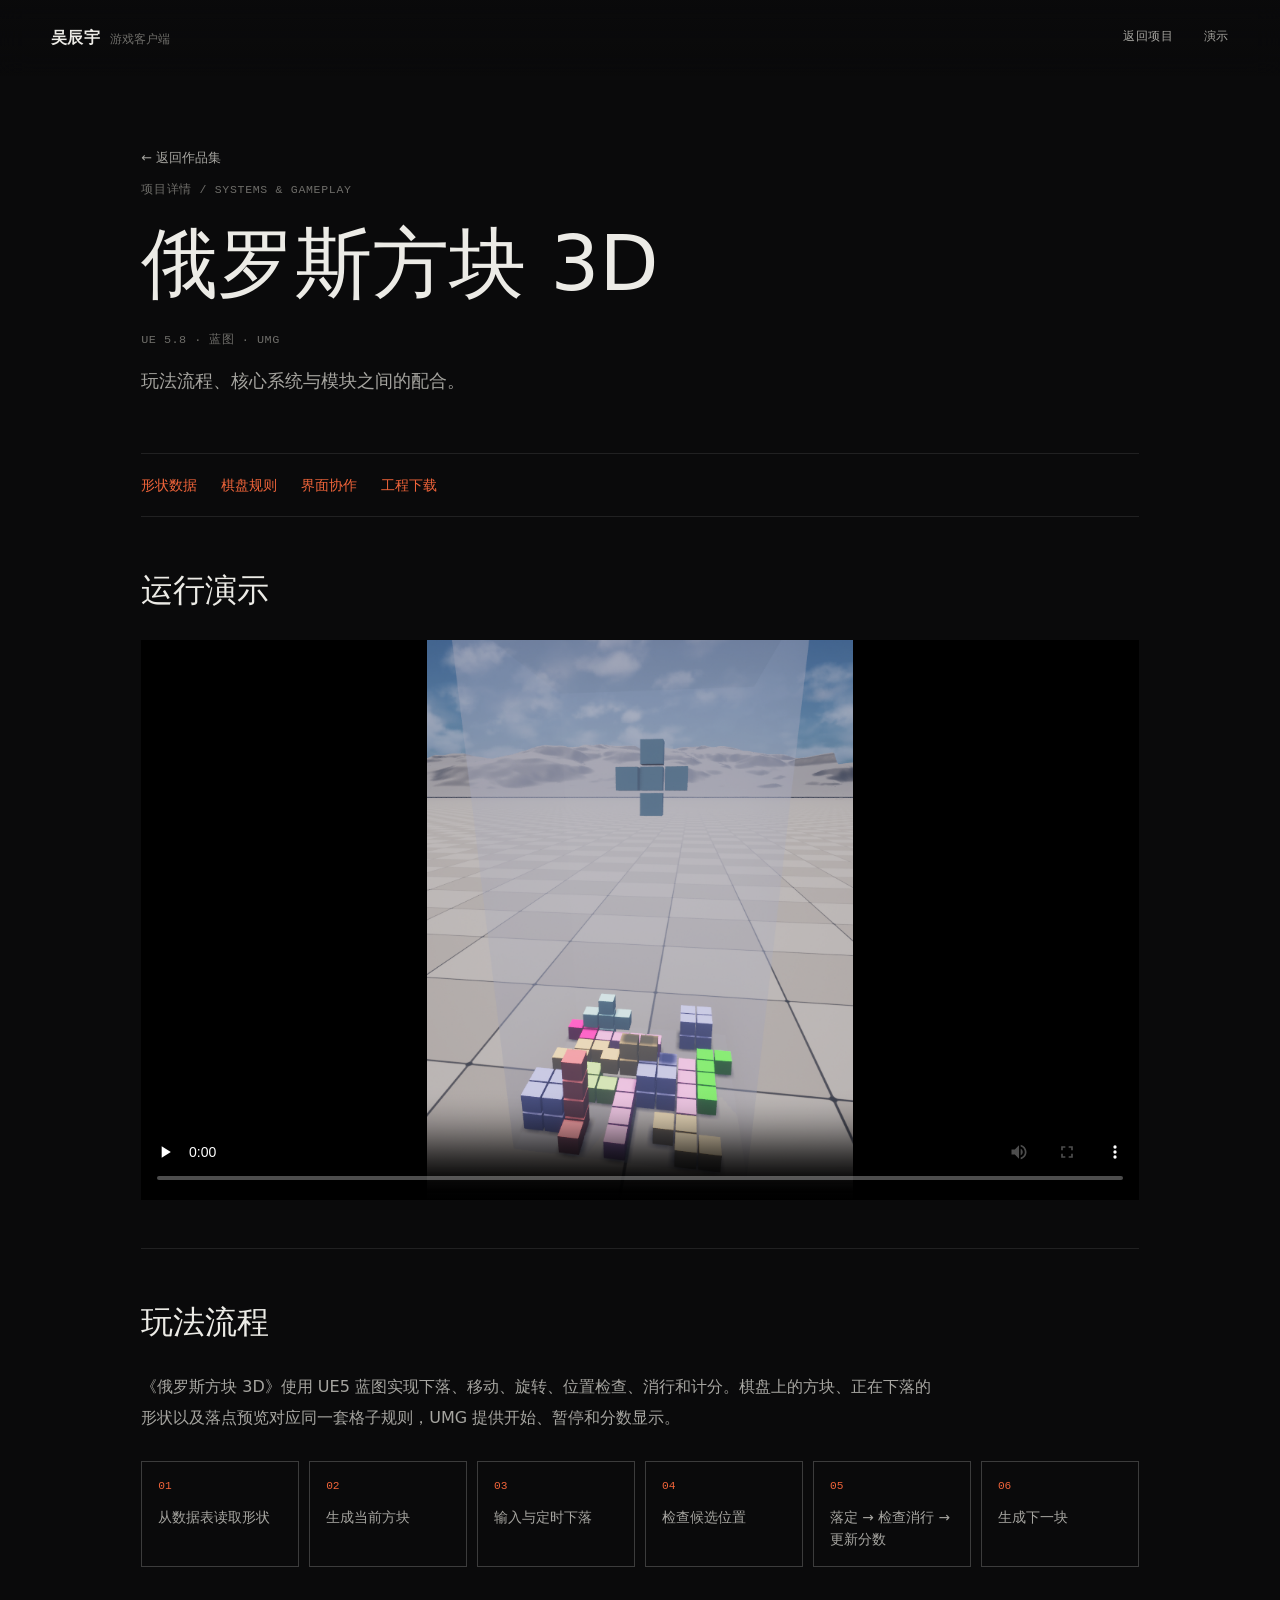
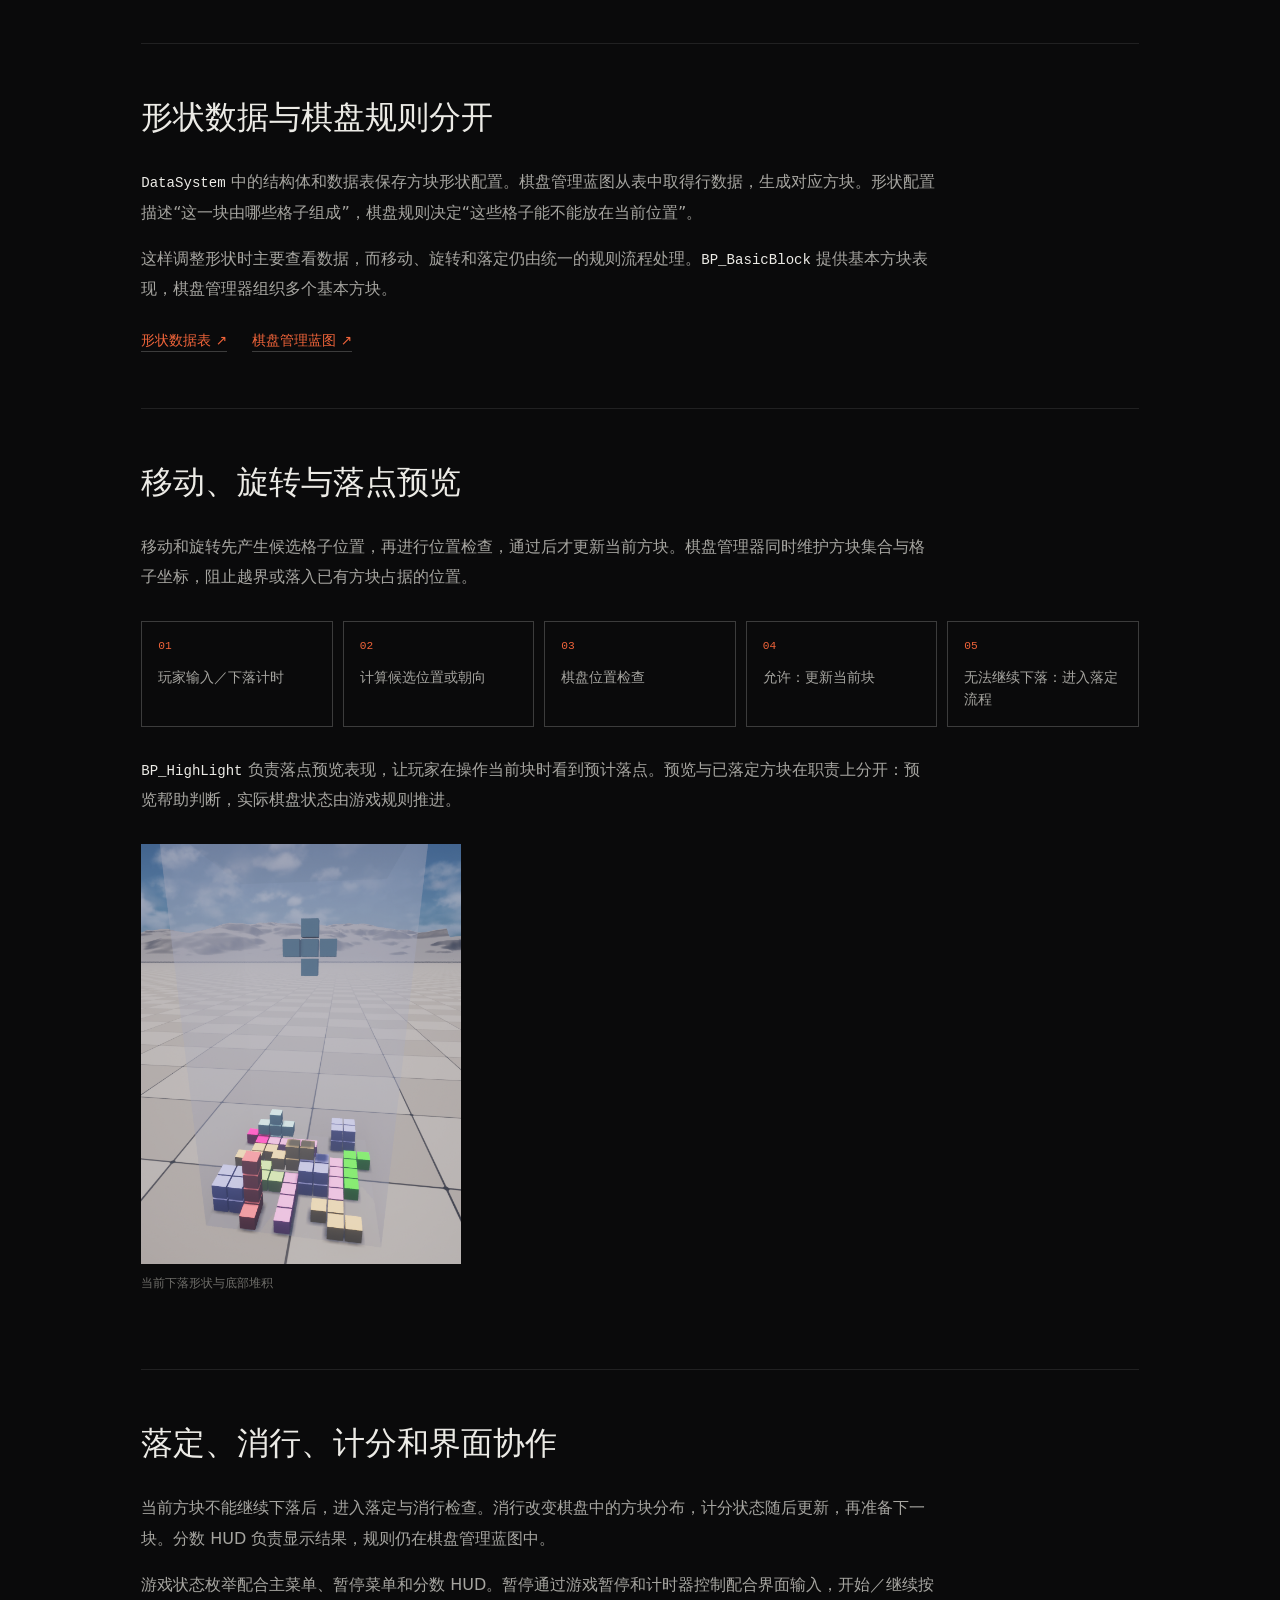
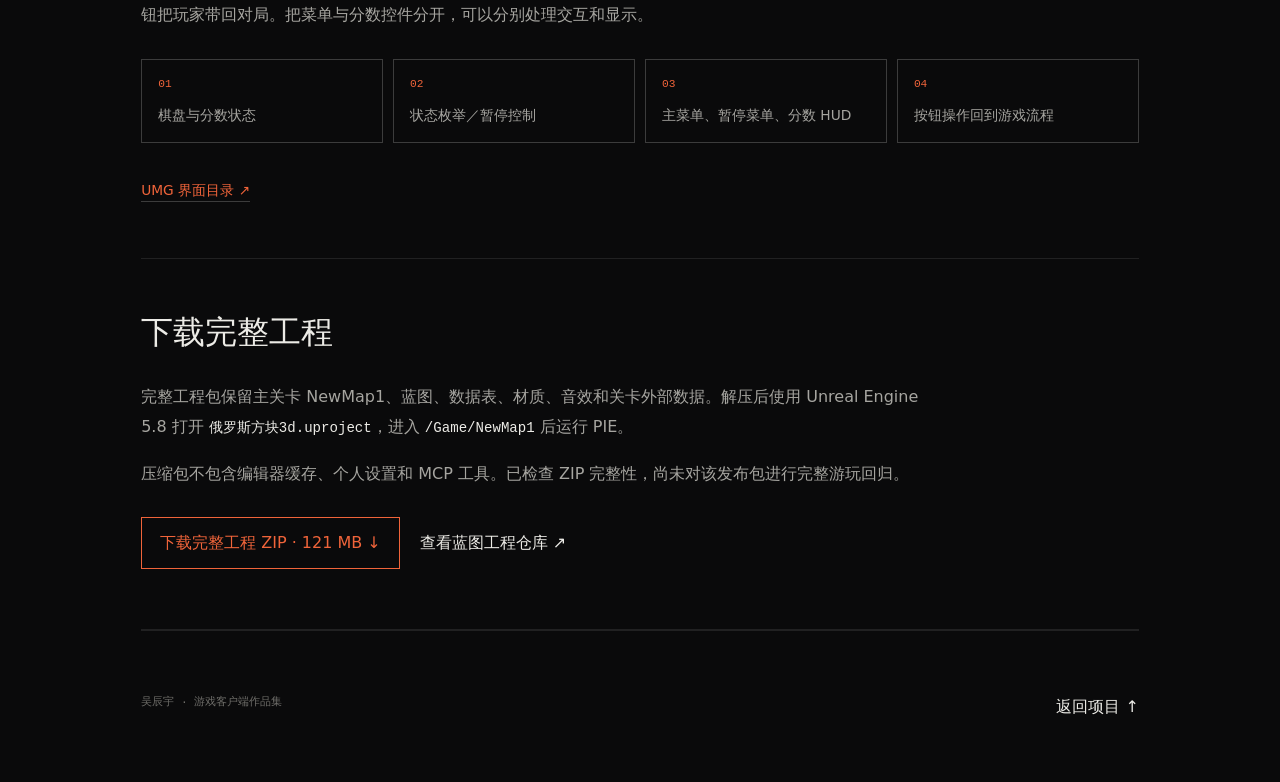
==== projects/tetris.html @ f964ab09 "Add project system detail pages and full Tetris download" ====
<!doctype html><html lang="zh-CN"><head><meta charset="utf-8"><meta name="viewport" content="width=device-width,initial-scale=1"><title>俄罗斯方块 3D · 项目详情 · 吴辰宇</title><link rel="stylesheet" href="../styles.css"><link rel="stylesheet" href="../details.css"></head><body><header class="site-header"><div class="container"><a class="brand" href="../index.html"><span class="brand-name">吴辰宇</span><span class="brand-role">游戏客户端</span></a><nav class="nav"><a href="../index.html#work">返回项目</a><a href="#demo">演示</a></nav></div></header><main class="detail-page container"><div class="detail-heading"><a class="back-link" href="../index.html#work">← 返回作品集</a><p class="label">项目详情 / SYSTEMS &amp; GAMEPLAY</p><h1>俄罗斯方块 3D</h1><p class="work-tech">UE 5.8 · 蓝图 · UMG</p><p class="detail-lead">玩法流程、核心系统与模块之间的配合。</p></div><nav class="detail-nav" aria-label="项目目录"><a href="#data">形状数据</a><a href="#board">棋盘规则</a><a href="#ui">界面协作</a><a href="#download">工程下载</a></nav><section class="detail-section" id="demo"><h2>运行演示</h2><video controls playsinline preload="none" poster="../assets/tetris-gameplay.png"><source src="../assets/videos/tetris-demo.mp4" type="video/mp4"></video></section><section class="detail-section" id="overview"><h2>玩法流程</h2><p>《俄罗斯方块 3D》使用 UE5 蓝图实现下落、移动、旋转、位置检查、消行和计分。棋盘上的方块、正在下落的形状以及落点预览对应同一套格子规则，UMG 提供开始、暂停和分数显示。</p><ol class="flow"><li>从数据表读取形状</li><li>生成当前方块</li><li>输入与定时下落</li><li>检查候选位置</li><li>落定 → 检查消行 → 更新分数</li><li>生成下一块</li></ol></section><section class="detail-section" id="data"><h2>形状数据与棋盘规则分开</h2><p><code>DataSystem</code> 中的结构体和数据表保存方块形状配置。棋盘管理蓝图从表中取得行数据，生成对应方块。形状配置描述“这一块由哪些格子组成”，棋盘规则决定“这些格子能不能放在当前位置”。</p><p>这样调整形状时主要查看数据，而移动、旋转和落定仍由统一的规则流程处理。<code>BP_BasicBlock</code> 提供基本方块表现，棋盘管理器组织多个基本方块。</p><a class="source-link" href="https://github.com/wcy1213812138/tetris-3d/blob/main/Content/DataSystem/DT_Tetromino.uasset">形状数据表 ↗</a> <a class="source-link" href="https://github.com/wcy1213812138/tetris-3d/blob/main/Content/BluePrint/BP_TetrisBoardManager.uasset">棋盘管理蓝图 ↗</a></section><section class="detail-section" id="board"><h2>移动、旋转与落点预览</h2><p>移动和旋转先产生候选格子位置，再进行位置检查，通过后才更新当前方块。棋盘管理器同时维护方块集合与格子坐标，阻止越界或落入已有方块占据的位置。</p><ol class="flow"><li>玩家输入／下落计时</li><li>计算候选位置或朝向</li><li>棋盘位置检查</li><li>允许：更新当前块</li><li>无法继续下落：进入落定流程</li></ol><p><code>BP_HighLight</code> 负责落点预览表现，让玩家在操作当前块时看到预计落点。预览与已落定方块在职责上分开：预览帮助判断，实际棋盘状态由游戏规则推进。</p><figure class="single-shot"><img src="../assets/tetris-gameplay.png" alt="俄罗斯方块棋盘、下落块与堆积" loading="lazy"><figcaption>当前下落形状与底部堆积</figcaption></figure></section><section class="detail-section" id="ui"><h2>落定、消行、计分和界面协作</h2><p>当前方块不能继续下落后，进入落定与消行检查。消行改变棋盘中的方块分布，计分状态随后更新，再准备下一块。分数 HUD 负责显示结果，规则仍在棋盘管理蓝图中。</p><p>游戏状态枚举配合主菜单、暂停菜单和分数 HUD。暂停通过游戏暂停和计时器控制配合界面输入，开始／继续按钮把玩家带回对局。把菜单与分数控件分开，可以分别处理交互和显示。</p><ol class="flow"><li>棋盘与分数状态</li><li>状态枚举／暂停控制</li><li>主菜单、暂停菜单、分数 HUD</li><li>按钮操作回到游戏流程</li></ol><a class="source-link" href="https://github.com/wcy1213812138/tetris-3d/tree/main/Content/UI">UMG 界面目录 ↗</a></section><section class="detail-section" id="download"><h2>下载完整工程</h2><p>完整工程包保留主关卡 NewMap1、蓝图、数据表、材质、音效和关卡外部数据。解压后使用 Unreal Engine 5.8 打开 <code>俄罗斯方块3d.uproject</code>，进入 <code>/Game/NewMap1</code> 后运行 PIE。</p><p>压缩包不包含编辑器缓存、个人设置和 MCP 工具。已检查 ZIP 完整性，尚未对该发布包进行完整游玩回归。</p><div class="detail-actions"><a class="button-link" href="https://github.com/wcy1213812138/tetris-3d/releases/download/project-v1/tetris-3d-full-project.zip">下载完整工程 ZIP · 121 MB ↓</a><a href="https://github.com/wcy1213812138/tetris-3d">查看蓝图工程仓库 ↗</a></div></section><footer><span>吴辰宇 · 游戏客户端作品集</span><a href="../index.html#work">返回项目 ↑</a></footer></main></body></html>
---- styles.css ----
:root{
  --bg:#0a0a0b; --bg-2:#111113; --bg-3:#18181b;
  --fg:#ecebe6; --fg-2:#a6a5a0; --fg-3:#6e6d69;
  --line:rgba(236,235,230,.10); --line-2:rgba(236,235,230,.22);
  --accent:#f0643a;
  --sans:"Inter Tight","Inter","PingFang SC","HarmonyOS Sans SC","Microsoft YaHei","Noto Sans SC",system-ui,sans-serif;
  --mono:"JetBrains Mono","SFMono-Regular",Consolas,"Microsoft YaHei",monospace;
  --ease:cubic-bezier(.16,1,.3,1);
  --gutter:clamp(20px,4vw,56px);
  --max:1440px;
  --header-h:76px;
}
*{box-sizing:border-box}
html{scroll-behavior:smooth}
body{margin:0;background:var(--bg);color:var(--fg);font-family:var(--sans);
  font-size:16px;line-height:1.6;-webkit-font-smoothing:antialiased}
img{max-width:100%;display:block}
a{color:inherit;text-decoration:none}
.container{width:100%;max-width:var(--max);margin:0 auto;padding:0 var(--gutter)}
.label{font-family:var(--mono);font-size:.72rem;line-height:1.5;letter-spacing:.06em;
  text-transform:uppercase;color:var(--fg-3)}
.mono{font-family:var(--mono);font-size:.78rem;color:var(--fg-2)}

/* 顶部 */
.site-header{position:fixed;inset:0 0 auto;height:var(--header-h);z-index:50;
  display:flex;align-items:center;backdrop-filter:blur(14px);
  background:linear-gradient(to bottom,rgba(10,10,11,.86),rgba(10,10,11,.55));
  border-bottom:1px solid transparent;transition:border-color .3s var(--ease)}
.site-header.scrolled{border-bottom-color:var(--line)}
.site-header .container{display:flex;align-items:center;justify-content:space-between;height:100%}
.brand{display:flex;align-items:baseline;gap:10px}
.brand-name{font-size:1rem;font-weight:600;letter-spacing:.01em}
.brand-role{font-family:var(--mono);font-size:.72rem;color:var(--fg-3)}
.nav{display:flex;gap:clamp(14px,2.4vw,32px)}
.nav a{font-family:var(--mono);font-size:.74rem;color:var(--fg-2);letter-spacing:.04em;
  padding:6px 0;position:relative;transition:color .25s var(--ease)}
.nav a::after{content:'';position:absolute;left:0;right:0;bottom:0;height:1px;
  background:var(--accent);transform:scaleX(0);transform-origin:left;transition:transform .35s var(--ease)}
.nav a:hover{color:var(--fg)}
.nav a:hover::after{transform:scaleX(1)}

/* 首屏 */
.hero{position:relative;isolation:isolate;min-height:100svh;display:flex;align-items:flex-end;
  padding:calc(var(--header-h) + 40px) 0 clamp(40px,7vh,80px);overflow:hidden}
.hero::before{content:'';position:absolute;inset:-20% -10% auto;height:120%;z-index:-2;
  background:radial-gradient(60% 55% at 50% 0%,rgba(240,100,58,.16),transparent 70%),
             radial-gradient(45% 40% at 82% 22%,rgba(80,110,255,.10),transparent 70%);filter:blur(6px)}
.hero::after{content:'';position:absolute;inset:0;z-index:-1;opacity:.5;pointer-events:none;
  background-image:url("data:image/svg+xml,%3Csvg xmlns='http://www.w3.org/2000/svg' width='140' height='140'%3E%3Cfilter id='n'%3E%3CfeTurbulence type='fractalNoise' baseFrequency='.85' numOctaves='3'/%3E%3C/filter%3E%3Crect width='140' height='140' filter='url(%23n)' opacity='.16'/%3E%3C/svg%3E")}
.hero-title{margin:22px 0 0;font-size:clamp(2.4rem,6.4vw,6.4rem);font-weight:500;
  line-height:1.08;letter-spacing:-.01em;max-width:16em}
.hero-title .dim{color:var(--fg-3)}
.hero-lead{margin-top:clamp(18px,3vh,28px);max-width:44ch;color:var(--fg-2);font-size:clamp(.95rem,1.2vw,1.05rem)}
.hero-foot{display:flex;flex-wrap:wrap;gap:clamp(18px,4vw,56px);margin-top:clamp(28px,5vh,56px);
  padding-top:22px;border-top:1px solid var(--line)}
.hero-foot div b{display:block;font-family:var(--mono);font-size:clamp(1.1rem,2vw,1.5rem);
  font-weight:500;color:var(--fg)}
.hero-foot div span{font-family:var(--mono);font-size:.7rem;color:var(--fg-3);letter-spacing:.05em}
.dot{display:inline-block;width:6px;height:6px;border-radius:50%;background:var(--accent);
  margin-right:8px;vertical-align:middle;animation:pulse 2.4s infinite var(--ease)}
@keyframes pulse{0%,100%{opacity:1}50%{opacity:.35}}

/* 区块标题 */
section{padding:clamp(72px,12vh,140px) 0}
.sec-head{display:flex;gap:18px;align-items:baseline;margin-bottom:clamp(28px,5vh,56px);
  padding-bottom:16px;border-bottom:1px solid var(--line)}
.sec-no{font-family:var(--mono);font-size:.72rem;color:var(--accent);letter-spacing:.08em}
.sec-title{font-size:clamp(1.3rem,2.2vw,1.75rem);font-weight:500}
.sec-desc{margin-left:auto;max-width:38ch;color:var(--fg-3);font-size:.88rem;text-align:right}

/* 作品 */
.work-list{display:grid;grid-template-columns:1fr;gap:clamp(56px,10vh,112px)}
.work-card{display:grid;grid-template-columns:minmax(0,1fr);gap:clamp(20px,3vw,40px);
  padding-top:clamp(20px,3vh,34px);border-top:1px solid var(--line)}
.work-top{display:grid;grid-template-columns:auto minmax(0,1fr);gap:clamp(16px,3vw,24px);align-items:start}
.work-no{font-family:var(--mono);font-size:.78rem;color:var(--accent);padding-top:8px}
.work-main{flex:1;min-width:0}
.work-title{margin:0;font-size:clamp(1.6rem,3.4vw,3rem);font-weight:500;line-height:1.15;letter-spacing:-.01em}
.work-tech{margin-top:10px;font-family:var(--mono);font-size:.74rem;color:var(--fg-3);letter-spacing:.04em}
.work-desc{margin:16px 0 0;color:var(--fg-2);max-width:62ch}
.points{list-style:none;margin:20px 0 0;padding:0;display:grid;gap:8px}
.points li{color:var(--fg-2);font-size:.92rem;padding-left:18px;position:relative}
.points li::before{content:'';position:absolute;left:0;top:.62em;width:6px;height:1px;background:var(--accent)}
.kv{display:flex;flex-wrap:wrap;gap:8px;margin-top:20px}
.chip{font-family:var(--mono);font-size:.7rem;color:var(--fg-2);border:1px solid var(--line-2);
  padding:4px 9px;border-radius:2px;letter-spacing:.03em}
.shots{display:grid;grid-template-columns:repeat(2,minmax(0,1fr));gap:12px;margin-top:24px;grid-column:1/-1}
.shot{position:relative;overflow:hidden;border:1px solid var(--line);background:var(--bg-2);border-radius:3px}
.shot img{width:100%;height:100%;object-fit:cover;transition:transform .6s var(--ease)}
.shot:hover img{transform:scale(1.03)}
.shot-cap{grid-column:1/-1;font-family:var(--mono);font-size:.68rem;color:var(--fg-3);letter-spacing:.04em}

/* 关于 / 方法 */
.about-grid{display:grid;grid-template-columns:repeat(auto-fit,minmax(240px,1fr));gap:clamp(20px,3vw,40px)}
.about-lead{font-size:clamp(1.1rem,2vw,1.5rem);line-height:1.45;max-width:52ch}
.about-lead em{font-style:normal;color:var(--accent)}
.method-item{border-top:1px solid var(--line);padding-top:14px}
.method-no{font-family:var(--mono);font-size:.7rem;color:var(--accent)}
.method-item h4{margin:8px 0 6px;font-size:1rem;font-weight:500}
.method-item p{margin:0;color:var(--fg-2);font-size:.88rem}

/* 证据索引 */
.index-table{width:100%;border-collapse:collapse;font-family:var(--mono);font-size:.76rem}
.index-table th,.index-table td{text-align:left;padding:9px 10px;border-bottom:1px solid var(--line)}
.index-table th{color:var(--fg-3);font-weight:400;letter-spacing:.05em;text-transform:uppercase;font-size:.68rem}
.index-table td:last-child,.index-table th:last-child{text-align:right}
.code{margin-top:22px;font-family:var(--mono);font-size:.74rem;line-height:1.7;color:var(--fg-2);
  background:var(--bg-2);border:1px solid var(--line);border-radius:3px;padding:16px 18px;
  white-space:pre-wrap;overflow-x:auto}

/* 联系 */
.contact{display:grid;gap:clamp(20px,4vh,40px)}
.contact-mail{font-size:clamp(1.4rem,3.2vw,2.6rem);font-weight:500;letter-spacing:-.01em;
  display:inline-block;transition:color .25s var(--ease)}
.contact-mail:hover{color:var(--accent)}
.contact-links{display:flex;flex-wrap:wrap;gap:clamp(16px,3vw,36px);padding-top:20px;border-top:1px solid var(--line)}
.contact-links a{font-family:var(--mono);font-size:.76rem;color:var(--fg-2);transition:color .25s var(--ease)}
.contact-links a:hover{color:var(--fg)}
footer{padding:clamp(40px,7vh,72px) 0;border-top:1px solid var(--line);
  display:flex;justify-content:space-between;gap:16px;flex-wrap:wrap}
footer span{font-family:var(--mono);font-size:.7rem;color:var(--fg-3)}

/* 入场 */
.reveal{opacity:0;transform:translateY(18px);transition:opacity .8s var(--ease),transform .8s var(--ease)}
.reveal.in{opacity:1;transform:none}
@media (prefers-reduced-motion:reduce){.reveal{opacity:1;transform:none;transition:none}}

@media (min-width:900px){
  .work-top{grid-template-columns:auto minmax(0,1fr) minmax(0,1fr);column-gap:clamp(16px,3vw,40px)}
  .work-no{grid-column:1}
  .work-main{grid-column:2}
  .work-card .shots{grid-column:3;grid-row:1;align-self:start;grid-template-columns:1fr;margin-top:0}
}
@media (max-width:640px){
  .nav{display:none}
  .sec-desc{display:none}
  .hero-foot{gap:20px 28px}
}

/* 叙述型排版（替代卡片式样） */
.work-meta{margin:18px 0 0;font-family:var(--mono);font-size:.72rem;color:var(--fg-3);
  letter-spacing:.03em;line-height:1.7}
.work-desc + .work-desc{margin-top:.9em}
.about-cols{display:grid;grid-template-columns:minmax(0,1fr);gap:clamp(28px,4vw,56px)}
.about-body{margin:.7em 0 0;color:var(--fg-2);font-size:.94rem;max-width:62ch;line-height:1.75}
.plain-list{list-style:none;margin:14px 0 0;padding:0;display:grid;gap:10px}
.plain-list li{color:var(--fg-2);font-size:.92rem;line-height:1.7;padding-left:16px;position:relative}
.plain-list li::before{content:'·';position:absolute;left:2px;color:var(--fg-3)}
.hero-title{font-weight:400;letter-spacing:-.02em}
@media (min-width:900px){
  .about-cols{grid-template-columns:minmax(0,1.25fr) minmax(0,1fr)}
}

/* 打印 / PDF：同一份内容导出成浅色 A4 */
@media print{
  @page{size:A4;margin:16mm 15mm}
  body{background:#fff;color:#14161a}
  .site-header{display:none}
  .hero{min-height:auto;padding:0 0 10mm}
  .hero::before,.hero::after{display:none}
  .label,.work-tech,.work-meta,.sec-desc,footer span{color:#5b6472}
  .work-desc,.about-body,.plain-list li,.about-lead{color:#2a2d33}
  .sec-no,.work-no{color:#b4451f}
  .work-title,.sec-title,.hero-title{color:#0f1115}
  .reveal{opacity:1!important;transform:none!important}
  .about-cols,.work-top{grid-template-columns:1fr!important;gap:0}
  .work-card{page-break-inside:avoid}
  section{padding:8mm 0}
  .shots{grid-template-columns:1fr 1fr;margin-top:6mm}
  .shot img{max-height:52mm;object-fit:contain;background:#fff}
  .contact-mail{color:#14161a}
}

/* 首屏自我介绍 */
.hero-intro{max-width:58ch;margin-top:clamp(20px,3vh,30px);display:grid;gap:.8em}
.hero-intro p{margin:0;color:var(--fg-2);font-size:clamp(.95rem,1.1vw,1.03rem);line-height:1.78}
.hero-skills{margin-top:clamp(20px,3vh,28px);font-family:var(--mono);font-size:.74rem;
  color:var(--fg-3);letter-spacing:.05em}
@media print{
  .hero-intro p{color:#2a2d33}
  .hero-skills{color:#5b6472}
}

/* RTS 画面：保留原图比例，可点击查看原图 */
.work-top:not(:has(> .shots)) > .work-main{grid-column:2/-1}
.rts-overview{margin:24px 0}
.rts-overview .shot{display:block}
.rts-overview img{height:auto;object-fit:contain}
.rts-comparison{display:grid;grid-template-columns:1fr 1fr;gap:20px;margin:24px 0}
.rts-comparison figure{margin:0;min-width:0}
.rts-comparison .shot{display:flex;align-items:center;justify-content:center;height:340px}
.rts-comparison img{width:100%;height:100%;object-fit:contain}
.rts-overview figcaption,.rts-comparison figcaption{margin-top:10px;font-size:.78rem;color:var(--fg-2);line-height:1.6}
.rts-overview .shot:hover img,.rts-comparison .shot:hover img{transform:none}
@media(max-width:640px){
  .rts-overview,.rts-comparison{margin-left:0;margin-right:0}
  .rts-comparison{grid-template-columns:1fr}
  .rts-comparison .shot{height:auto;min-height:0}
  .rts-comparison img{height:auto;max-height:420px}
}
@media print{
  :root{--fg-2:#2a2d33;--fg-3:#5b6472;--line:#ddd;--bg-2:#fff;--gutter:0px}
  .container{padding:0}
  .hero-title{font-size:32pt}
  .hero{padding-bottom:0}
  .hero-title .dim{color:#5b6472}
  #work>.container>.sec-head{display:none}
  .work-list{display:block}
  .work-card{display:block;break-before:page;break-inside:avoid;padding-top:0;border:0}
  .work-top{display:block}
  .work-no{display:block;margin-bottom:3mm}
  .work-title{font-size:24pt}
  .work-desc{font-size:10pt;line-height:1.6;max-width:none;margin-top:3mm}
  .work-tech{font-size:9pt}
  .rts-overview{margin:4mm 0}
  .rts-overview img{max-height:74mm;width:100%;object-fit:contain}
  .rts-comparison{margin:4mm 0;gap:4mm;grid-template-columns:1fr 1fr}
  .rts-comparison .shot{height:51mm}
  .rts-overview figcaption,.rts-comparison figcaption{font-size:8pt;margin-top:2mm}
  .work-card .shots{display:grid;grid-template-columns:1fr 1fr;margin-top:6mm}
  .work-card .shot img{max-height:70mm;object-fit:contain}
  #contact{padding:6mm 0}
  #contact .sec-head{margin-bottom:4mm}
  .contact{gap:4mm}
  .contact-links{padding-top:3mm}
  footer{padding-top:5mm;padding-bottom:0}
}
/* Tetris gameplay */
.work-card .tetris-shots{grid-template-columns:minmax(0,340px);justify-content:center;margin-top:0}
.tetris-shots .shot img{width:100%;height:auto;object-fit:contain}
.tetris-shots .shot:hover img{transform:none}
.tetris-shots .shot-cap{margin:0}
@media print{.work-card .tetris-shots{grid-template-columns:72mm;margin-top:5mm}.work-card .tetris-shots .shot img{max-height:101mm}}

/* 字冢终端截图 */
.wenzi-gallery{display:grid;grid-template-columns:minmax(0,234px) minmax(0,526px);gap:24px;margin-top:28px;align-items:start}
.wenzi-gallery figure{margin:0;min-width:0}
.wenzi-gallery .shot{display:block;width:100%}
.wenzi-gallery img{width:100%;height:auto;object-fit:contain}
.wenzi-gallery .shot:hover img{transform:none}
.wenzi-gallery figcaption{margin-top:10px;font-size:.78rem;line-height:1.6;color:var(--fg-2)}
@media(max-width:640px){.wenzi-gallery{grid-template-columns:minmax(0,1fr)}.wenzi-gallery figure:first-child{max-width:234px}.wenzi-gallery figure:last-child{max-width:526px}}
@media print{.wenzi-gallery{grid-template-columns:49mm minmax(0,1fr);gap:5mm;margin-top:6mm}.wenzi-gallery figcaption{font-size:8pt}.work-card .wenzi-gallery .shot img{max-height:none}}
.project-links{margin:12px 0 20px;font-family:var(--mono);font-size:.78rem;color:var(--accent)}
.project-links a{display:inline-block;border-bottom:1px solid currentColor;padding:3px 0}
.project-links a:hover{color:var(--fg)}
@media print{.project-links{margin:2mm 0 3mm;font-size:8pt;color:#b4451f}}

/* 项目演示 */
.project-links{display:flex;flex-wrap:wrap;gap:12px 24px}
.demo-video{margin:24px 0 30px;scroll-margin-top:100px}
.demo-video video{display:block;width:100%;max-height:540px;background:#000;border:1px solid var(--line);border-radius:3px}
.demo-video figcaption{margin-top:10px;color:var(--fg-2);font-size:.78rem}
.demo-video figcaption a{border-bottom:1px solid var(--line-2)}
@media print{.demo-video{margin:2mm 0 4mm}.demo-video video{display:none}.demo-video figcaption{font-size:8pt}.project-links a[href^="#"]{display:none}}
---- details.css ----
.detail-page{max-width:1100px;padding-top:120px}.detail-heading{padding:24px 0 40px}.detail-heading h1{font-size:clamp(2.4rem,6vw,4.8rem);font-weight:400;line-height:1.15;margin:22px 0}.back-link{font-size:.8rem;color:var(--fg-2)}.detail-lead{color:var(--fg-2);font-size:1.1rem}.detail-nav{display:flex;gap:12px 24px;flex-wrap:wrap;padding:20px 0;border-block:1px solid var(--line)}.detail-nav a,.source-link{color:var(--accent);font-size:.86rem}.detail-section{padding:48px 0;border-bottom:1px solid var(--line);scroll-margin-top:96px}.detail-section h2{font-size:clamp(1.4rem,3vw,2rem);font-weight:450;margin:0 0 24px}.detail-section p{color:var(--fg-2);line-height:1.9;max-width:78ch}.detail-section code{font-size:.88em;color:var(--fg);overflow-wrap:anywhere}.detail-section video{display:block;width:100%;max-height:560px;background:#000}.flow{display:grid;grid-template-columns:repeat(auto-fit,minmax(145px,1fr));gap:10px;padding:0;list-style:none;margin:28px 0;counter-reset:step}.flow li{counter-increment:step;border:1px solid var(--line-2);padding:16px;color:var(--fg-2);font-size:.86rem;overflow-wrap:anywhere}.flow li:before{content:counter(step,decimal-leading-zero);display:block;font-family:var(--mono);font-size:.7rem;color:var(--accent);margin-bottom:10px}.detail-section table{border-collapse:collapse;width:100%;margin:24px 0;font-size:.9rem}.detail-section th,.detail-section td{text-align:left;vertical-align:top;border-bottom:1px solid var(--line);padding:14px 10px;color:var(--fg-2)}.detail-section th{color:var(--fg)}.detail-section td:first-child{width:24%}.detail-section figure{margin:28px 0}.detail-section figure img{max-width:100%;height:auto}.detail-section figcaption{font-size:.76rem;color:var(--fg-3);margin-top:10px}.detail-pair{display:grid;grid-template-columns:1fr 1fr;gap:20px}.detail-pair img{height:280px!important;width:100%;object-fit:contain;background:var(--bg-2)}.single-shot img{max-height:420px}.source-link{display:inline-block;margin:8px 20px 8px 0;border-bottom:1px solid var(--line-2)}.detail-actions{display:flex;gap:20px;align-items:center;flex-wrap:wrap}.button-link{display:inline-block;padding:12px 18px;border:1px solid var(--accent);color:var(--accent);margin:12px 0}.work-title a:hover{color:var(--accent)}@media(max-width:640px){.detail-page{padding-top:95px}.detail-section{padding:32px 0}.detail-pair{grid-template-columns:1fr}.flow{grid-template-columns:1fr}.detail-section td:first-child{width:30%}}@media print{.detail-nav,.back-link,.detail-section video{display:none}.detail-page{padding-top:0}.detail-section{padding:8mm 0}.flow li{break-inside:avoid}}
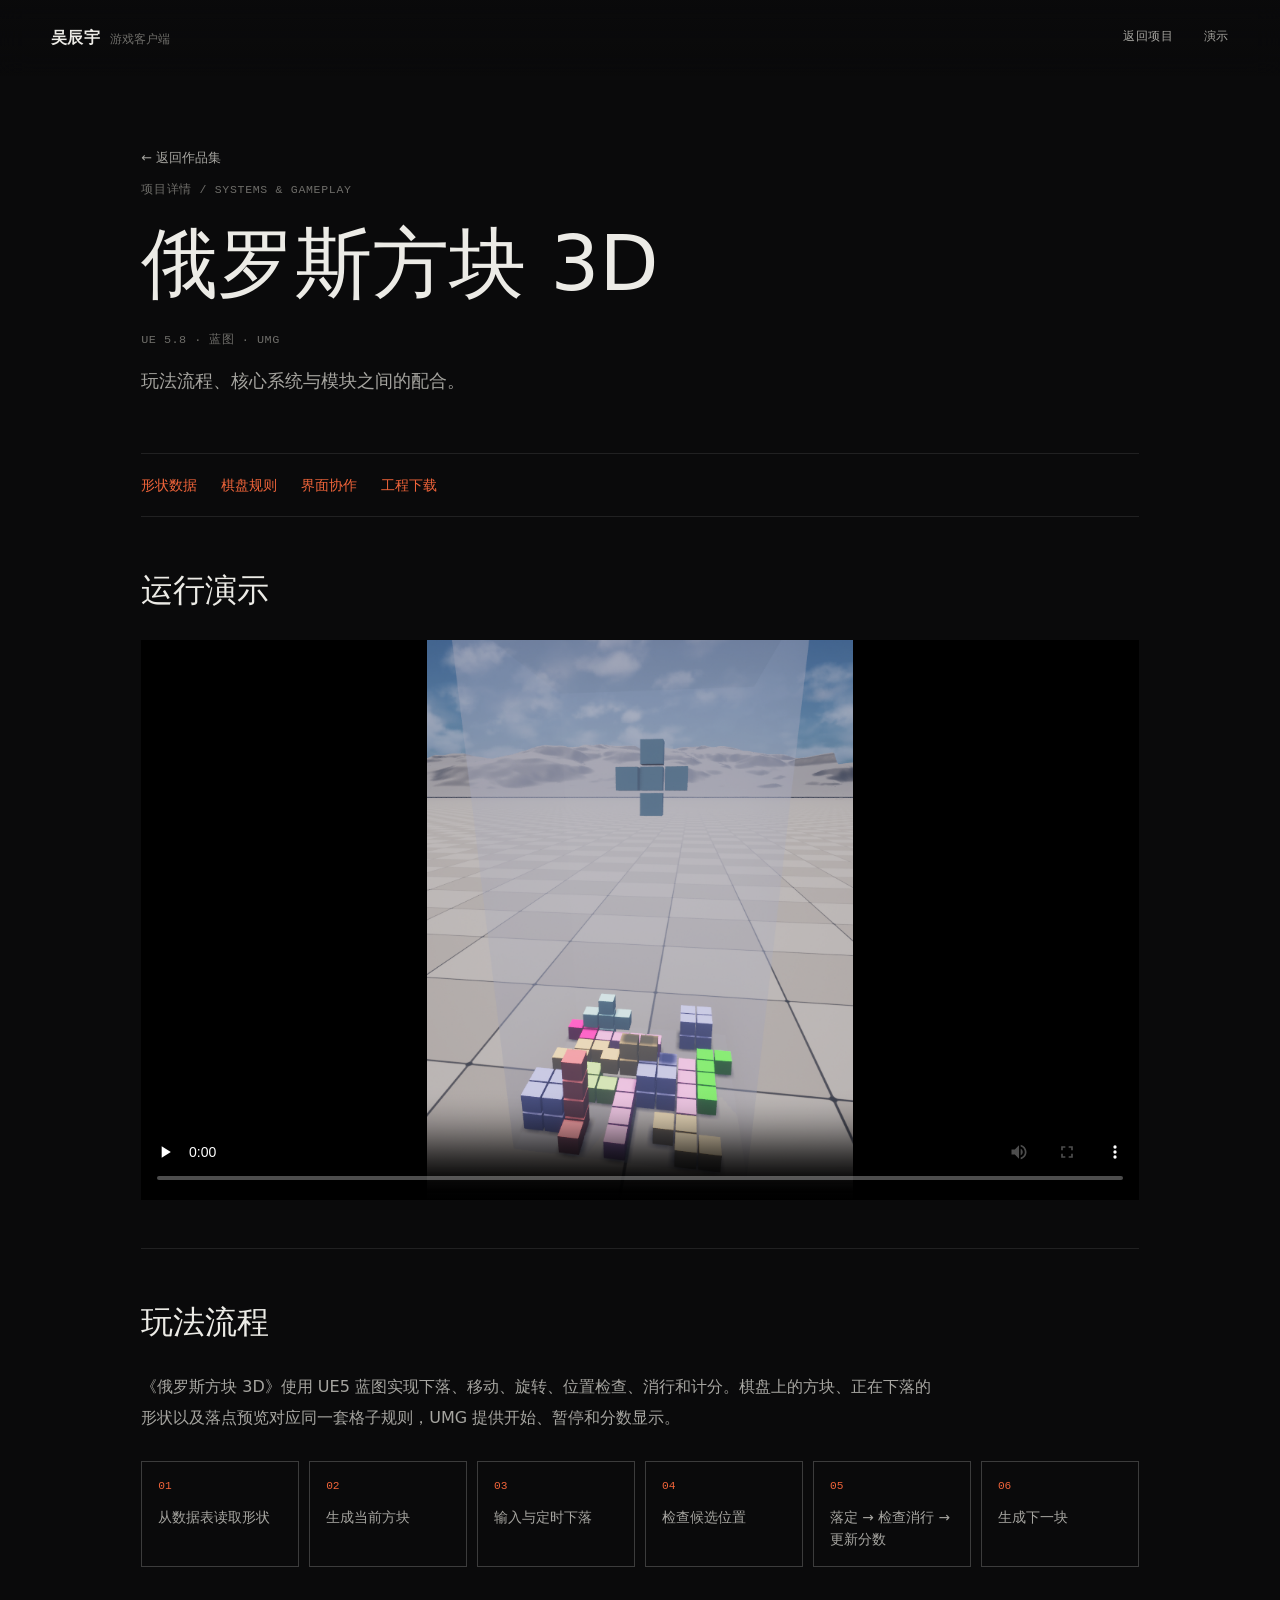
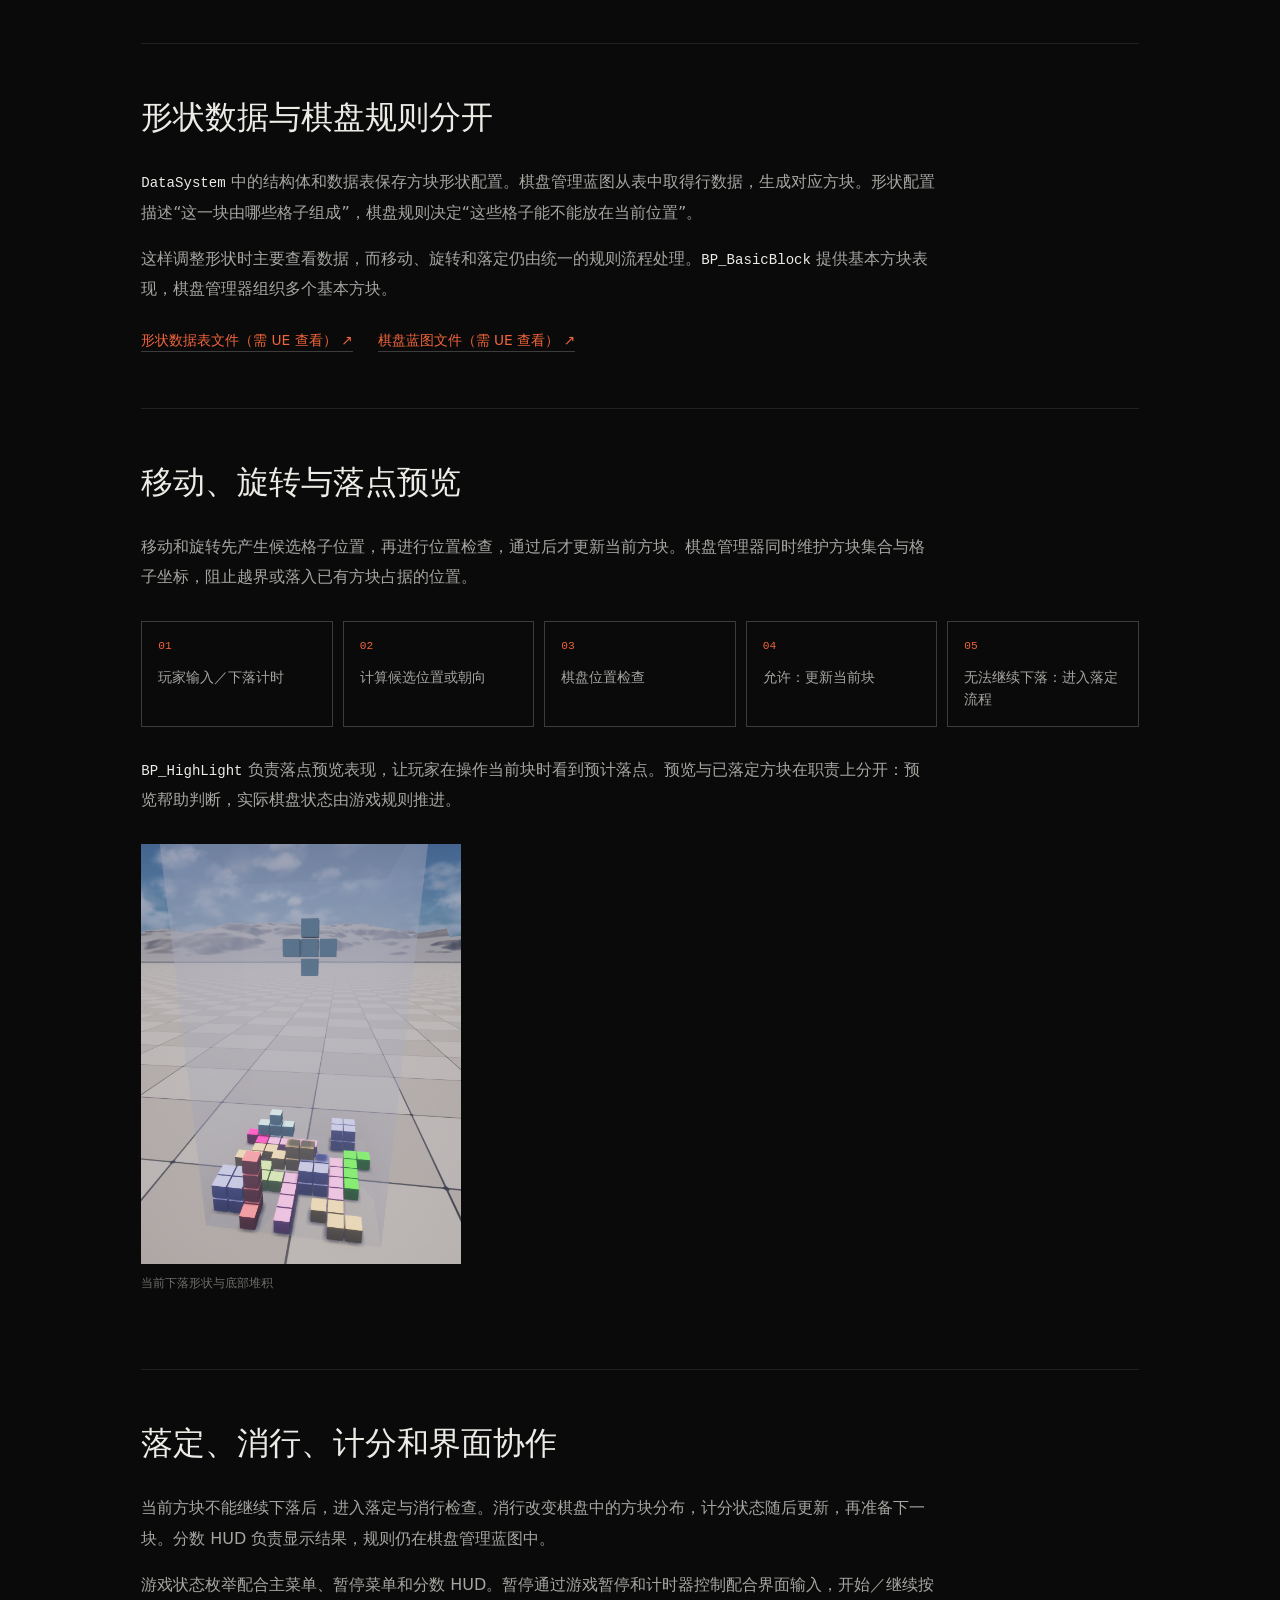
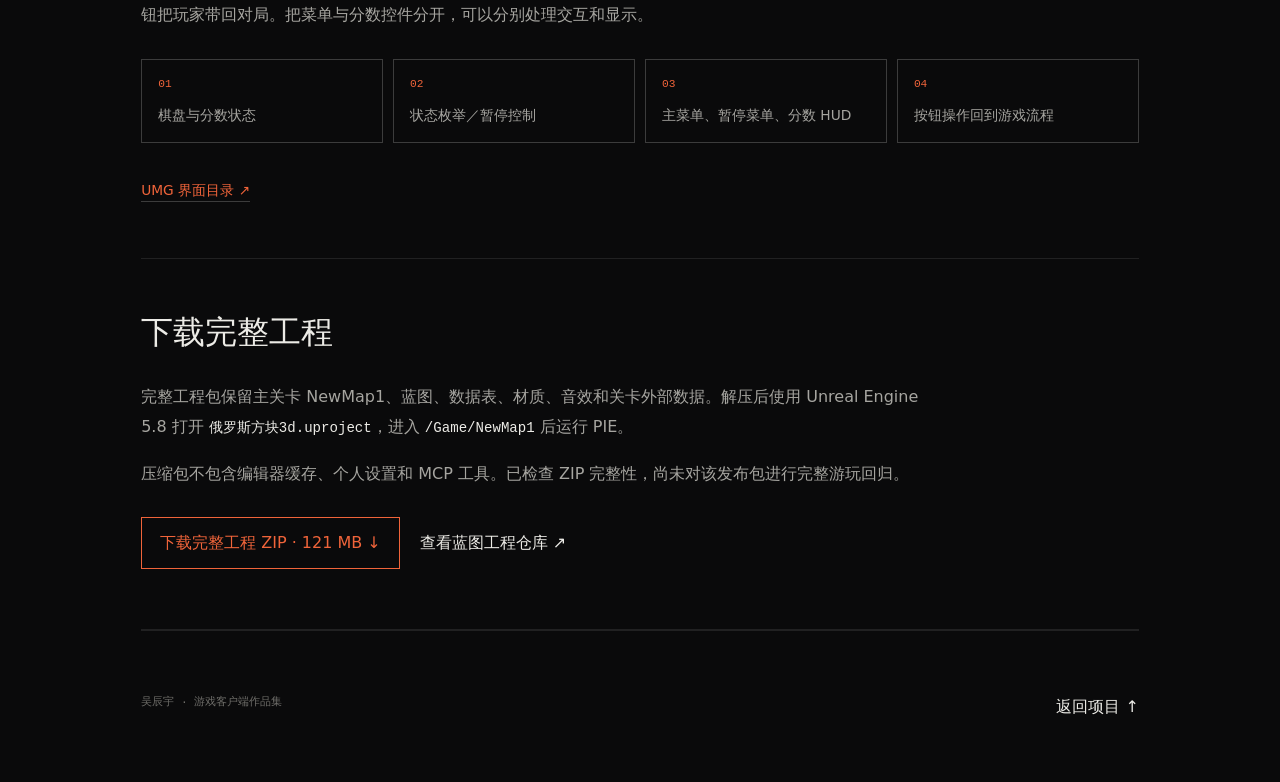
==== commit e5ab159b: "Fix local file links in portfolio PDF" ====
--- a/projects/tetris.html
+++ b/projects/tetris.html
@@ -1 +1 @@
-<!doctype html><html lang="zh-CN"><head><meta charset="utf-8"><meta name="viewport" content="width=device-width,initial-scale=1"><title>俄罗斯方块 3D · 项目详情 · 吴辰宇</title><link rel="stylesheet" href="../styles.css"><link rel="stylesheet" href="../details.css"></head><body><header class="site-header"><div class="container"><a class="brand" href="../index.html"><span class="brand-name">吴辰宇</span><span class="brand-role">游戏客户端</span></a><nav class="nav"><a href="../index.html#work">返回项目</a><a href="#demo">演示</a></nav></div></header><main class="detail-page container"><div class="detail-heading"><a class="back-link" href="../index.html#work">← 返回作品集</a><p class="label">项目详情 / SYSTEMS &amp; GAMEPLAY</p><h1>俄罗斯方块 3D</h1><p class="work-tech">UE 5.8 · 蓝图 · UMG</p><p class="detail-lead">玩法流程、核心系统与模块之间的配合。</p></div><nav class="detail-nav" aria-label="项目目录"><a href="#data">形状数据</a><a href="#board">棋盘规则</a><a href="#ui">界面协作</a><a href="#download">工程下载</a></nav><section class="detail-section" id="demo"><h2>运行演示</h2><video controls playsinline preload="none" poster="../assets/tetris-gameplay.png"><source src="../assets/videos/tetris-demo.mp4" type="video/mp4"></video></section><section class="detail-section" id="overview"><h2>玩法流程</h2><p>《俄罗斯方块 3D》使用 UE5 蓝图实现下落、移动、旋转、位置检查、消行和计分。棋盘上的方块、正在下落的形状以及落点预览对应同一套格子规则，UMG 提供开始、暂停和分数显示。</p><ol class="flow"><li>从数据表读取形状</li><li>生成当前方块</li><li>输入与定时下落</li><li>检查候选位置</li><li>落定 → 检查消行 → 更新分数</li><li>生成下一块</li></ol></section><section class="detail-section" id="data"><h2>形状数据与棋盘规则分开</h2><p><code>DataSystem</code> 中的结构体和数据表保存方块形状配置。棋盘管理蓝图从表中取得行数据，生成对应方块。形状配置描述“这一块由哪些格子组成”，棋盘规则决定“这些格子能不能放在当前位置”。</p><p>这样调整形状时主要查看数据，而移动、旋转和落定仍由统一的规则流程处理。<code>BP_BasicBlock</code> 提供基本方块表现，棋盘管理器组织多个基本方块。</p><a class="source-link" href="https://github.com/wcy1213812138/tetris-3d/blob/main/Content/DataSystem/DT_Tetromino.uasset">形状数据表 ↗</a> <a class="source-link" href="https://github.com/wcy1213812138/tetris-3d/blob/main/Content/BluePrint/BP_TetrisBoardManager.uasset">棋盘管理蓝图 ↗</a></section><section class="detail-section" id="board"><h2>移动、旋转与落点预览</h2><p>移动和旋转先产生候选格子位置，再进行位置检查，通过后才更新当前方块。棋盘管理器同时维护方块集合与格子坐标，阻止越界或落入已有方块占据的位置。</p><ol class="flow"><li>玩家输入／下落计时</li><li>计算候选位置或朝向</li><li>棋盘位置检查</li><li>允许：更新当前块</li><li>无法继续下落：进入落定流程</li></ol><p><code>BP_HighLight</code> 负责落点预览表现，让玩家在操作当前块时看到预计落点。预览与已落定方块在职责上分开：预览帮助判断，实际棋盘状态由游戏规则推进。</p><figure class="single-shot"><img src="../assets/tetris-gameplay.png" alt="俄罗斯方块棋盘、下落块与堆积" loading="lazy"><figcaption>当前下落形状与底部堆积</figcaption></figure></section><section class="detail-section" id="ui"><h2>落定、消行、计分和界面协作</h2><p>当前方块不能继续下落后，进入落定与消行检查。消行改变棋盘中的方块分布，计分状态随后更新，再准备下一块。分数 HUD 负责显示结果，规则仍在棋盘管理蓝图中。</p><p>游戏状态枚举配合主菜单、暂停菜单和分数 HUD。暂停通过游戏暂停和计时器控制配合界面输入，开始／继续按钮把玩家带回对局。把菜单与分数控件分开，可以分别处理交互和显示。</p><ol class="flow"><li>棋盘与分数状态</li><li>状态枚举／暂停控制</li><li>主菜单、暂停菜单、分数 HUD</li><li>按钮操作回到游戏流程</li></ol><a class="source-link" href="https://github.com/wcy1213812138/tetris-3d/tree/main/Content/UI">UMG 界面目录 ↗</a></section><section class="detail-section" id="download"><h2>下载完整工程</h2><p>完整工程包保留主关卡 NewMap1、蓝图、数据表、材质、音效和关卡外部数据。解压后使用 Unreal Engine 5.8 打开 <code>俄罗斯方块3d.uproject</code>，进入 <code>/Game/NewMap1</code> 后运行 PIE。</p><p>压缩包不包含编辑器缓存、个人设置和 MCP 工具。已检查 ZIP 完整性，尚未对该发布包进行完整游玩回归。</p><div class="detail-actions"><a class="button-link" href="https://github.com/wcy1213812138/tetris-3d/releases/download/project-v1/tetris-3d-full-project.zip">下载完整工程 ZIP · 121 MB ↓</a><a href="https://github.com/wcy1213812138/tetris-3d">查看蓝图工程仓库 ↗</a></div></section><footer><span>吴辰宇 · 游戏客户端作品集</span><a href="../index.html#work">返回项目 ↑</a></footer></main></body></html>+<!doctype html><html lang="zh-CN"><head><meta charset="utf-8"><meta name="viewport" content="width=device-width,initial-scale=1"><title>俄罗斯方块 3D · 项目详情 · 吴辰宇</title><link rel="stylesheet" href="../styles.css"><link rel="stylesheet" href="../details.css"></head><body><header class="site-header"><div class="container"><a class="brand" href="../index.html"><span class="brand-name">吴辰宇</span><span class="brand-role">游戏客户端</span></a><nav class="nav"><a href="../index.html#work">返回项目</a><a href="#demo">演示</a></nav></div></header><main class="detail-page container"><div class="detail-heading"><a class="back-link" href="../index.html#work">← 返回作品集</a><p class="label">项目详情 / SYSTEMS &amp; GAMEPLAY</p><h1>俄罗斯方块 3D</h1><p class="work-tech">UE 5.8 · 蓝图 · UMG</p><p class="detail-lead">玩法流程、核心系统与模块之间的配合。</p></div><nav class="detail-nav" aria-label="项目目录"><a href="#data">形状数据</a><a href="#board">棋盘规则</a><a href="#ui">界面协作</a><a href="#download">工程下载</a></nav><section class="detail-section" id="demo"><h2>运行演示</h2><video controls playsinline preload="none" poster="../assets/tetris-gameplay.png"><source src="../assets/videos/tetris-demo.mp4" type="video/mp4"></video></section><section class="detail-section" id="overview"><h2>玩法流程</h2><p>《俄罗斯方块 3D》使用 UE5 蓝图实现下落、移动、旋转、位置检查、消行和计分。棋盘上的方块、正在下落的形状以及落点预览对应同一套格子规则，UMG 提供开始、暂停和分数显示。</p><ol class="flow"><li>从数据表读取形状</li><li>生成当前方块</li><li>输入与定时下落</li><li>检查候选位置</li><li>落定 → 检查消行 → 更新分数</li><li>生成下一块</li></ol></section><section class="detail-section" id="data"><h2>形状数据与棋盘规则分开</h2><p><code>DataSystem</code> 中的结构体和数据表保存方块形状配置。棋盘管理蓝图从表中取得行数据，生成对应方块。形状配置描述“这一块由哪些格子组成”，棋盘规则决定“这些格子能不能放在当前位置”。</p><p>这样调整形状时主要查看数据，而移动、旋转和落定仍由统一的规则流程处理。<code>BP_BasicBlock</code> 提供基本方块表现，棋盘管理器组织多个基本方块。</p><a class="source-link" href="https://github.com/wcy1213812138/tetris-3d/blob/main/Content/DataSystem/DT_Tetromino.uasset">形状数据表文件（需 UE 查看） ↗</a> <a class="source-link" href="https://github.com/wcy1213812138/tetris-3d/blob/main/Content/BluePrint/BP_TetrisBoardManager.uasset">棋盘蓝图文件（需 UE 查看） ↗</a></section><section class="detail-section" id="board"><h2>移动、旋转与落点预览</h2><p>移动和旋转先产生候选格子位置，再进行位置检查，通过后才更新当前方块。棋盘管理器同时维护方块集合与格子坐标，阻止越界或落入已有方块占据的位置。</p><ol class="flow"><li>玩家输入／下落计时</li><li>计算候选位置或朝向</li><li>棋盘位置检查</li><li>允许：更新当前块</li><li>无法继续下落：进入落定流程</li></ol><p><code>BP_HighLight</code> 负责落点预览表现，让玩家在操作当前块时看到预计落点。预览与已落定方块在职责上分开：预览帮助判断，实际棋盘状态由游戏规则推进。</p><figure class="single-shot"><img src="../assets/tetris-gameplay.png" alt="俄罗斯方块棋盘、下落块与堆积" loading="lazy"><figcaption>当前下落形状与底部堆积</figcaption></figure></section><section class="detail-section" id="ui"><h2>落定、消行、计分和界面协作</h2><p>当前方块不能继续下落后，进入落定与消行检查。消行改变棋盘中的方块分布，计分状态随后更新，再准备下一块。分数 HUD 负责显示结果，规则仍在棋盘管理蓝图中。</p><p>游戏状态枚举配合主菜单、暂停菜单和分数 HUD。暂停通过游戏暂停和计时器控制配合界面输入，开始／继续按钮把玩家带回对局。把菜单与分数控件分开，可以分别处理交互和显示。</p><ol class="flow"><li>棋盘与分数状态</li><li>状态枚举／暂停控制</li><li>主菜单、暂停菜单、分数 HUD</li><li>按钮操作回到游戏流程</li></ol><a class="source-link" href="https://github.com/wcy1213812138/tetris-3d/tree/main/Content/UI">UMG 界面目录 ↗</a></section><section class="detail-section" id="download"><h2>下载完整工程</h2><p>完整工程包保留主关卡 NewMap1、蓝图、数据表、材质、音效和关卡外部数据。解压后使用 Unreal Engine 5.8 打开 <code>俄罗斯方块3d.uproject</code>，进入 <code>/Game/NewMap1</code> 后运行 PIE。</p><p>压缩包不包含编辑器缓存、个人设置和 MCP 工具。已检查 ZIP 完整性，尚未对该发布包进行完整游玩回归。</p><div class="detail-actions"><a class="button-link" href="https://github.com/wcy1213812138/tetris-3d/releases/download/project-v1/tetris-3d-full-project.zip">下载完整工程 ZIP · 121 MB ↓</a><a href="https://github.com/wcy1213812138/tetris-3d">查看蓝图工程仓库 ↗</a></div></section><footer><span>吴辰宇 · 游戏客户端作品集</span><a href="../index.html#work">返回项目 ↑</a></footer></main></body></html>
